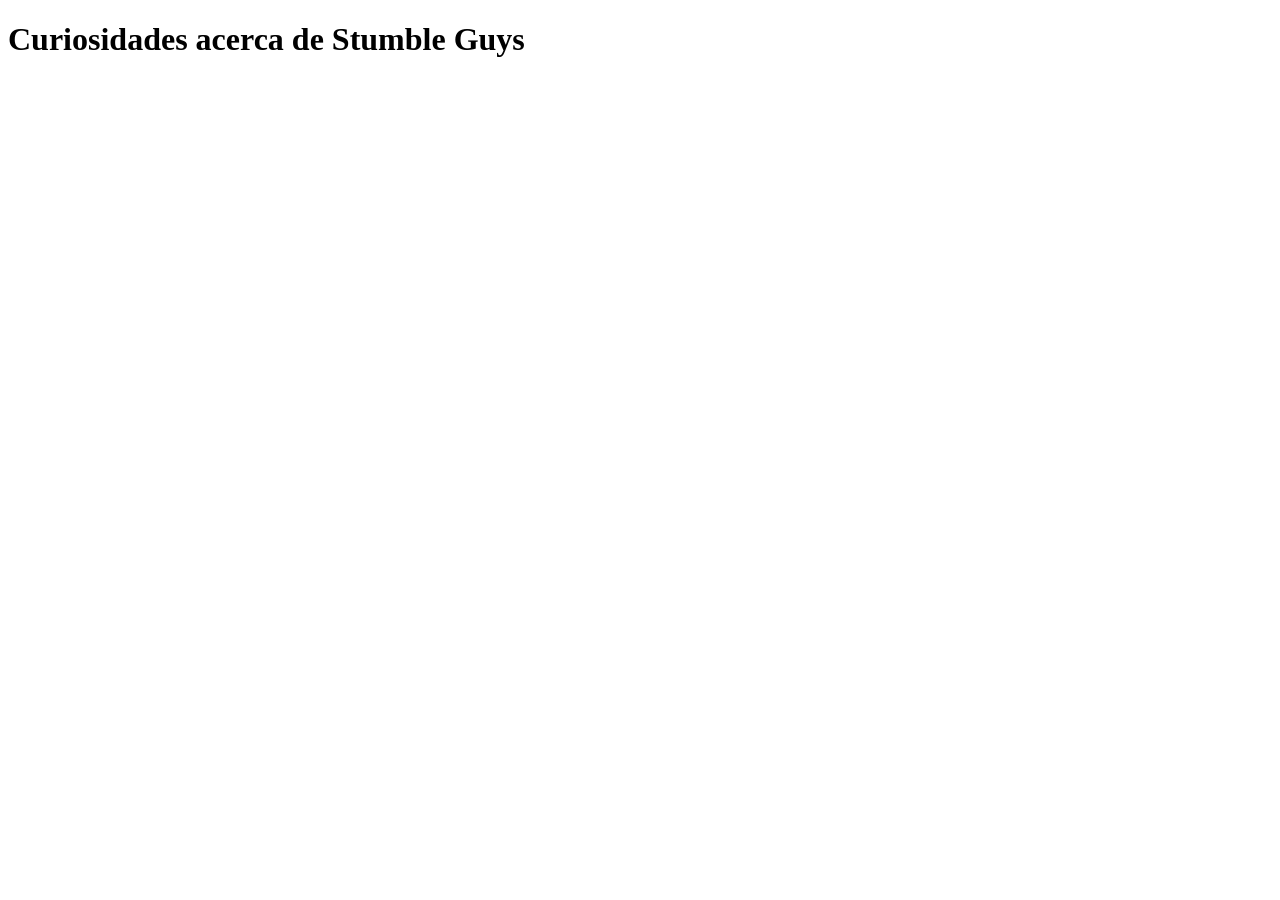
==== curiosidades.html @ 95dd49dc "s sss" ====
<!DOCTYPE html>
<html lang="es">
<head>
    <meta charset="UTF-8">
    <meta name="viewport" content="width=device-width, initial-scale=1.0">
    <title>Curiosidades - Stumble Guys</title>
    <link rel="stylesheet" href="styleC.css">
</head>
<body>
    <header>
        <h1>Curiosidades acerca de Stumble Guys</h1>
    </header>
</body>
</html>
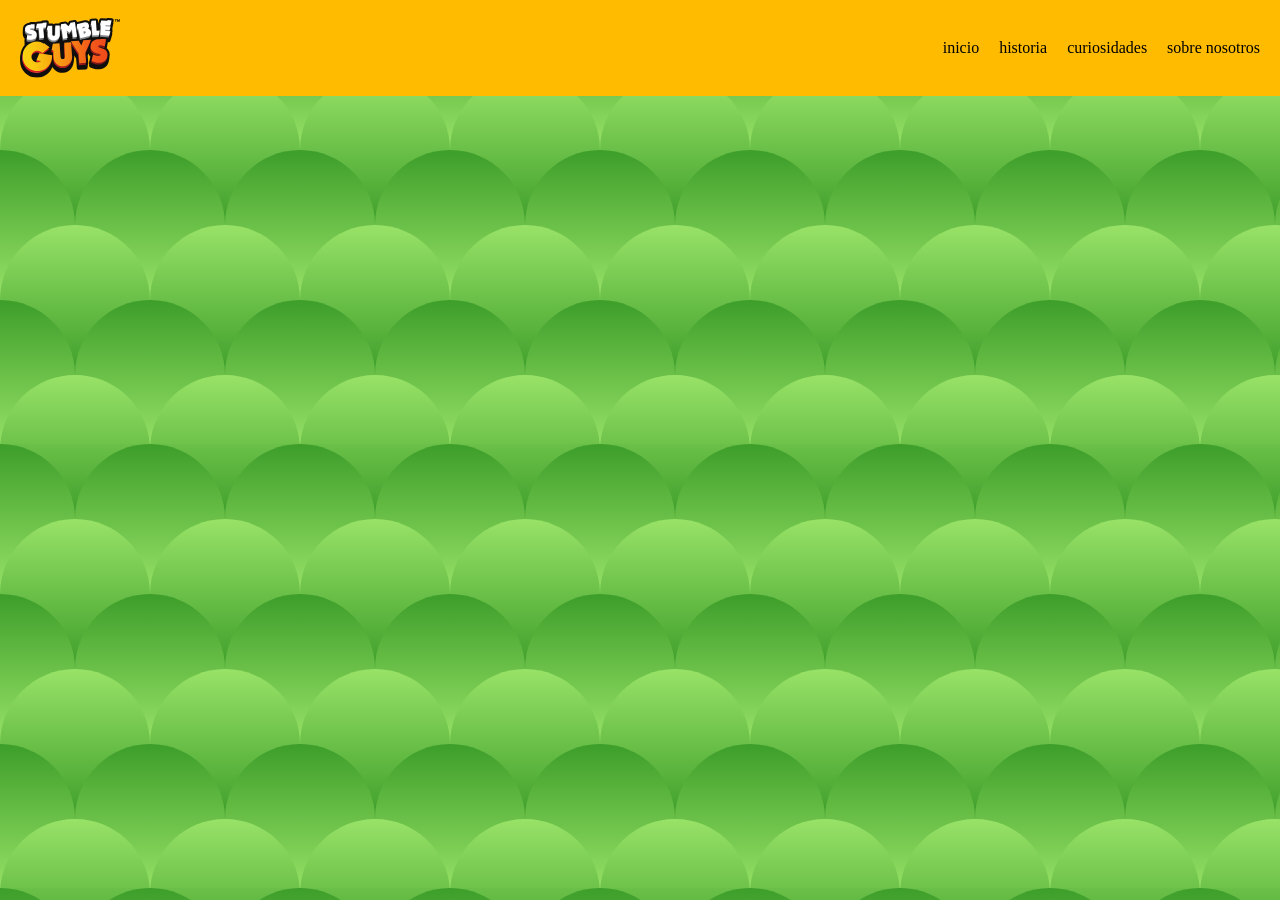
==== commit 37719fe8: "aaaa aaaaa" ====
--- a/curiosidades.html
+++ b/curiosidades.html
@@ -8,7 +8,15 @@
 </head>
 <body>
     <header>
-        <h1>Curiosidades acerca de Stumble Guys</h1>
+        <img src="img/logo-nav.svg" alt="Logo">
+        <ul>
+            <li><a href="index.html">inicio</a></li>
+            <li><a href="#historia">historia</a></li>
+            <li><a href="curiosidades.html">curiosidades</a></li>
+            <li><a href="#sobre-nosotros">sobre nosotros</a></li>
+        </ul>
     </header>
+
+    
 </body>
 </html>
--- a/styleC.css
+++ b/styleC.css
@@ -0,0 +1,28 @@
+body{
+    background-image: url(img/background-img.svg);
+    margin: 0;
+    padding: 0;
+}
+
+header {
+    background-color: #ffbb00;
+    display: flex;
+    justify-content: space-between;
+    align-items: center;
+    padding: 18px 20px;
+}
+
+header img {
+    height: 60px;
+}
+
+header ul {
+    list-style: none;
+    display: flex;
+    gap: 20px;
+}
+
+header ul li a {
+    text-decoration: none;
+    color: #000;
+}
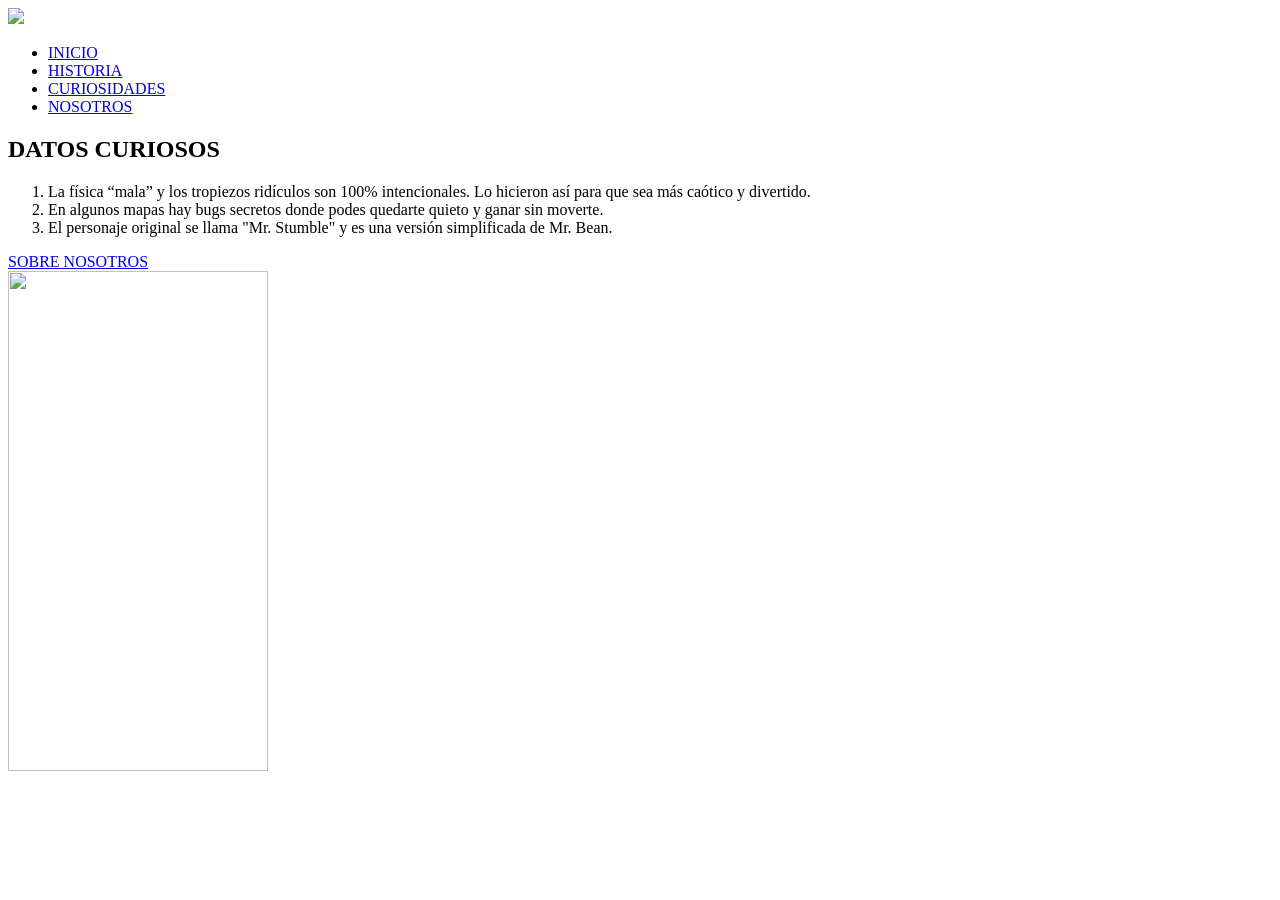
==== commit f9516b7f: "Add files via upload" ====
--- a/curiosidades.html
+++ b/curiosidades.html
@@ -1,22 +1,39 @@
-<!DOCTYPE html>
-<html lang="es">
-<head>
-    <meta charset="UTF-8">
-    <meta name="viewport" content="width=device-width, initial-scale=1.0">
-    <title>Curiosidades - Stumble Guys</title>
-    <link rel="stylesheet" href="styleC.css">
-</head>
-<body>
-    <header>
-        <img src="img/logo-nav.svg" alt="Logo">
-        <ul>
-            <li><a href="index.html">inicio</a></li>
-            <li><a href="#historia">historia</a></li>
-            <li><a href="curiosidades.html">curiosidades</a></li>
-            <li><a href="#sobre-nosotros">sobre nosotros</a></li>
-        </ul>
-    </header>
-
-    
-</body>
-</html>+<!DOCTYPE html>
+<html lang="en">
+<head>
+    <meta charset="UTF-8">
+    <meta name="viewport" content="width=device-width, initial-scale=1">
+    <title>Holaprofe</title>
+    <link rel="icon" type="image/png" href="imgs/logo.svg" />
+    <link rel="stylesheet" type="text/css" href="css/styles.css">
+    <link rel="preconnect" href="https://fonts.googleapis.com">
+    <link rel="preconnect" href="https://fonts.gstatic.com" crossorigin>
+    <link href="https://fonts.googleapis.com/css2?family=Montserrat:ital,wght@0,100..900;1,100..900&family=New+Amsterdam&family=Oswald:wght@200..700&family=Poppins:wght@300;400;500;600;800;900&family=Press+Start+2P&display=swap" rel="stylesheet">
+</head>
+<body>
+    <header>
+        <img src="imgs/logo.svg" class="logo">
+        <ul class="navlist">
+            <li><a href="index.html">INICIO</a></li>
+            <li><a href="historia.html">HISTORIA</a></li>
+            <li><a href="#">CURIOSIDADES</a></li>
+            <li><a href="nosotros.html">NOSOTROS</a></li>
+        </ul>
+    </header>
+
+    <section class="hero">
+        <div class="hero-text">
+            <h1>DATOS CURIOSOS</h1>
+            <ol class="curiosidades-lista">
+                <li>La física “mala” y los tropiezos ridículos son 100% intencionales. Lo hicieron así para que sea más caótico y divertido.</li>
+                <li>En algunos mapas hay bugs secretos donde podes quedarte quieto y ganar sin moverte.</li>
+                <li>El personaje original se llama "Mr. Stumble" y es una versión simplificada de Mr. Bean.</li>
+            </ol>
+            <a href="nosotros.html">SOBRE NOSOTROS</a>
+        </div>
+        <div class="hero-img">
+            <img src="imgs/curiosidades.png" style="height:500px; width: 260px;">
+        </div>
+    </section>
+</body>
+</html>
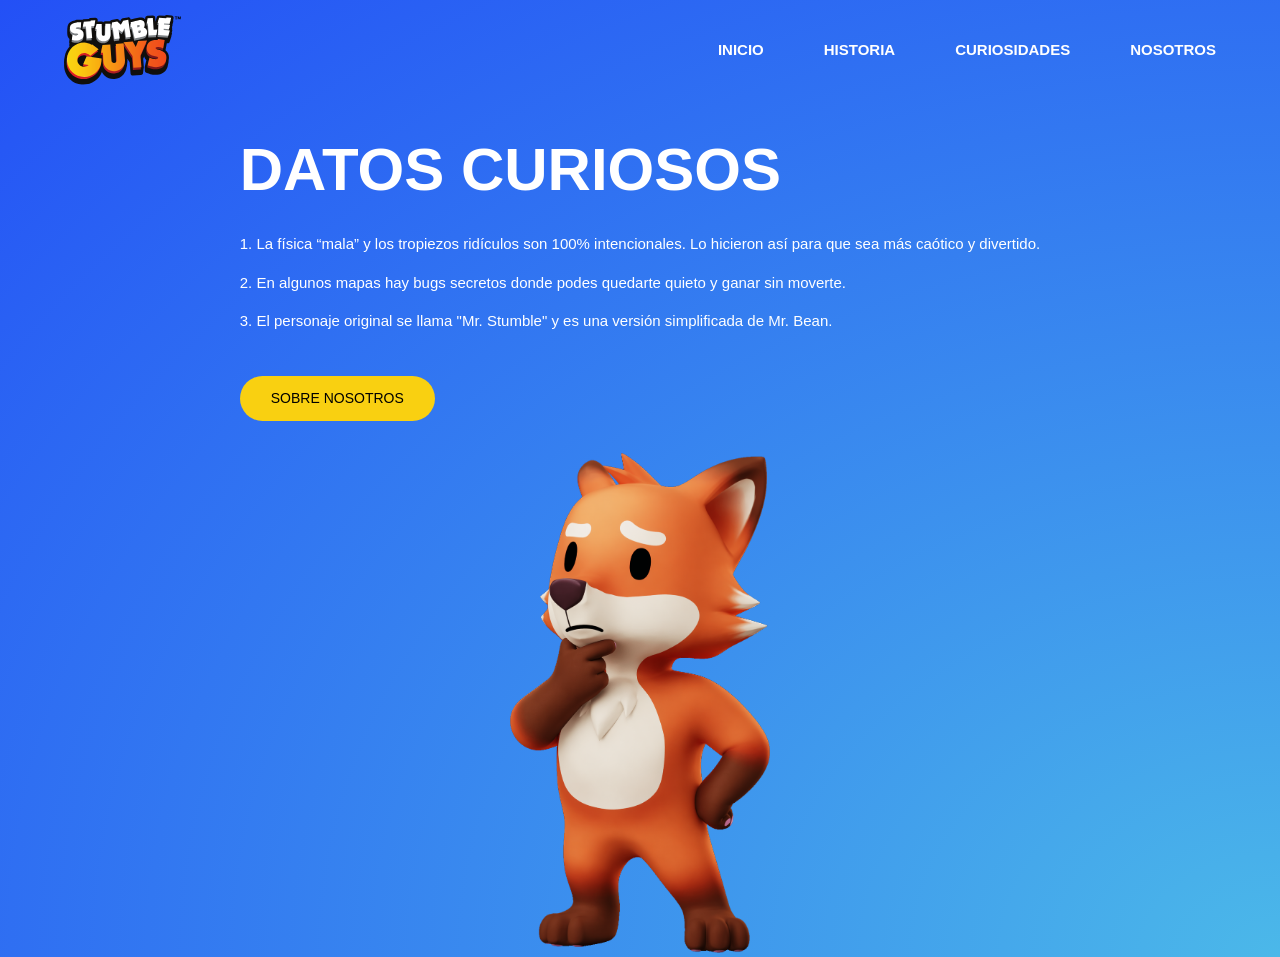
==== commit 0394d1dd: "sss" ====
--- a/curiosidades.html
+++ b/curiosidades.html
@@ -29,7 +29,7 @@
                 <li>En algunos mapas hay bugs secretos donde podes quedarte quieto y ganar sin moverte.</li>
                 <li>El personaje original se llama "Mr. Stumble" y es una versión simplificada de Mr. Bean.</li>
             </ol>
-            <a href="nosotros.html">SOBRE NOSOTROS</a>
+            <button onclick="location.href='nosotros.html'">SOBRE NOSOTROS</button>
         </div>
         <div class="hero-img">
             <img src="imgs/curiosidades.png" style="height:500px; width: 260px;">
--- a/css/styles.css
+++ b/css/styles.css
@@ -0,0 +1,232 @@
+/* ========================================================
+   ESTILOS BASE (Generales para toda la página)
+   ======================================================== */
+*{
+    padding: 0;
+    margin: 0;
+    box-sizing: border-box;
+    font-family: 'Poppins', Arial, Helvetica, sans-serif;
+    list-style: none; /* Elimina viñetas por defecto en listas */
+    text-decoration: none; /* Elimina subrayado de enlaces */
+}
+body{
+    /* Fondo con gradiente radial azul */
+    background: #4BB8E9;
+    background: radial-gradient(at right bottom, #4BB8E9, #2350F6);                                          
+}
+
+/* ========================================================
+   CABECERA Y NAVEGACIÓN (Header)
+   ======================================================== */
+header{
+    position: fixed;
+    right: 0;
+    top: 0;
+    z-index: 1000;
+    width: 100%;
+    display: flex;
+    align-items: center;
+    justify-content: space-between;
+    padding: 33px 9%;
+    background-color: transparent;
+}
+.logo{
+    height: 70px;
+    font-weight: 700;
+    color: white;
+}
+.navlist{
+    display: flex;
+}
+.navlist a{
+    color: white;
+    margin-left: 60px;
+    font-size: 15px;
+    font-weight: 600;
+    border-bottom: 2px solid transparent;
+    transition: all .55s ease;
+}
+.navlist a:hover{
+    border-bottom: 2px solid white;
+}
+
+/* ========================================================
+   CONTENIDO PRINCIPAL (Estructura de grilla y contenedores)
+   ======================================================== */
+section{
+    padding: 0 19%;
+}
+.hero{
+    /* Usa CSS Grid para dividir en dos partes iguales (Izquierda y Derecha) */
+    height: 100%;
+    width: 100%;
+    min-height: 100vh;                                
+    position: relative;
+    display: grid;
+    grid-template-columns: repeat(2, 1fr);
+    align-items: center;
+    gap: 2rem;
+}
+
+/* ========================================================
+   TEXTOS Y LISTAS (Lado Izquierdo)
+   ======================================================== */
+.hero-text h1{
+    font-size: 90px;
+    line-height: 1;
+    color: white;
+    margin: 0 0 45px;
+}
+.hero-text p{
+    color: white;
+    font-size: 15px;
+    line-height: 1.9;
+    margin-bottom: 40px;
+}
+
+/* Lista numerada de curiosidades */
+.hero-text .curiosidades-lista{
+    color: white;
+    font-size: 15px;
+    line-height: 1.9;
+    margin-bottom: 40px;
+}
+.hero-text .curiosidades-lista li{
+    margin-bottom: 10px;
+    list-style: decimal;
+    list-style-position: inside; /* Los números quedan dentro del área de texto */
+}
+
+/* Botón principal amarillo */
+.hero-text button{
+    display: inline-block;
+    color: #000000;
+    background: #F9D011;
+    border: 1px solid transparent;
+    padding: 12px 30px;
+    line-height: 1.4;
+    font-size: 14px;
+    font-weight: 500;
+    border-radius: 30px;
+    text-transform: uppercase;
+    transition: all .55s ease;
+}
+.hero-text button:hover{
+    background: linear-gradient(90deg, #F9D011, #F1531B);
+    border: 1px solid white;
+    transform: translateX(8px);
+}
+
+/* ========================================================
+   IMAGEN Y TABLAS DE DATOS (Lado Derecho)
+   ======================================================== */
+.hero-img img{
+    width: 700px;
+    height: auto;
+}
+
+.hero-tabla {
+    width: 100%;
+}
+.hero-tabla table {
+    width: 100%;
+    table-layout: fixed; /* Evita que la tabla supere el límite por palabras largas */
+    border-collapse: collapse;
+    color: white;
+    font-size: 14px;
+}
+.hero-tabla th, .hero-tabla td {
+    border: 1px solid white;
+    padding: 12px;
+    text-align: left;
+}
+.hero-tabla th {
+    font-weight: 600;
+}
+
+/* ========================================================
+   MEDIA QUERIES (Mejoras para pantallas chicas y Móviles)
+   ======================================================== */
+
+/* Adaptaciones para Tablets y Pantallas estrechas (hasta 1440px) */
+@media (max-width: 1440px) {
+    header {
+        position: absolute;
+        padding: 15px 5%;
+    }
+    section {
+        padding: 0 5%;
+    }
+    
+    /* El contenedor cambia de columnas a filas apliladas */
+    .hero {
+        display: flex;
+        flex-direction: column;
+        padding-top: 120px;
+        height: auto;
+    }
+    .hero-text {
+        order: 1; /* El texto va primero */
+        margin-top: 20px;
+    }
+    .hero-img, .hero-tabla {
+        order: 2; /* Imagen o Tabla van segundo */
+        text-align: center;
+        width: 100%;
+    }
+    
+    .hero-text h1 {
+        font-size: 60px;
+        margin-bottom: 30px;
+    }
+    .hero-img img {
+        width: 90%;
+    }
+}
+
+/* Adaptaciones exclusivas para Celulares (hasta 990px) */
+@media (max-width: 990px) {
+    /* La cabecera apila el logo y la lista hacia abajo */
+    header {
+        flex-direction: column;
+        padding: 15px 3%;
+        position: relative;
+    }
+    
+    .navlist {
+        display: flex;
+        flex-direction: row;
+        flex-wrap: wrap; /* Mueve los links abajo si chocan */
+        justify-content: center;
+        padding: 15px 0 0 0; 
+        width: 100%;
+    }
+    .navlist a {
+        margin: 5px 10px;  
+        font-size: 14px; 
+    }
+
+    /* Redimensiones de lectura cómoda en móvil */
+    .hero-text {
+        text-align: center;
+    }
+    .hero-text h1 {
+        font-size: 36px;
+        margin-bottom: 20px;
+    }
+    .hero-text p, .hero-text .curiosidades-lista {
+        text-align: left; /* Mantenemos lectura alineada en textos largos */
+    }
+    
+    .hero-img img {
+        width: 100%;
+    }
+    
+    /* Adaptar la tabla comprimiendo paddings y letras en móvil */
+    .hero-tabla th, .hero-tabla td {
+        padding: 5px;
+        font-size: 11px;
+        word-wrap: break-word; /* Obliga a romper palabras gigantes para que quepan */
+        hyphens: auto;
+    }
+}
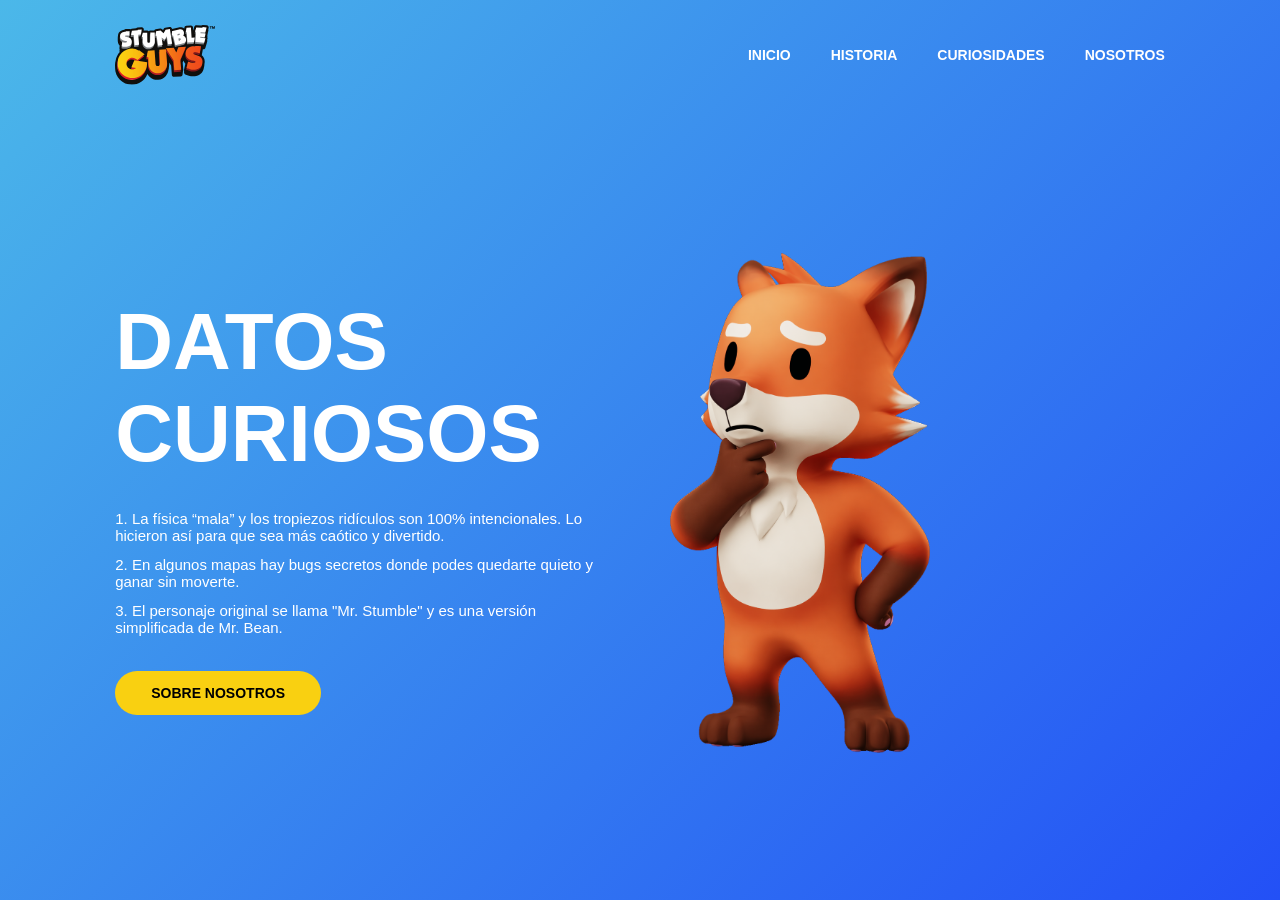
==== commit c41df0c7: "Add files via upload" ====
--- a/curiosidades.html
+++ b/curiosidades.html
@@ -4,21 +4,22 @@
     <meta charset="UTF-8">
     <meta name="viewport" content="width=device-width, initial-scale=1">
     <title>Holaprofe</title>
-    <link rel="icon" type="image/png" href="imgs/logo.svg" />
-    <link rel="stylesheet" type="text/css" href="css/styles.css">
+    <link rel="stylesheet" type="text/css" href="css/styless.css">
     <link rel="preconnect" href="https://fonts.googleapis.com">
     <link rel="preconnect" href="https://fonts.gstatic.com" crossorigin>
     <link href="https://fonts.googleapis.com/css2?family=Montserrat:ital,wght@0,100..900;1,100..900&family=New+Amsterdam&family=Oswald:wght@200..700&family=Poppins:wght@300;400;500;600;800;900&family=Press+Start+2P&display=swap" rel="stylesheet">
 </head>
 <body>
     <header>
-        <img src="imgs/logo.svg" class="logo">
-        <ul class="navlist">
-            <li><a href="index.html">INICIO</a></li>
-            <li><a href="historia.html">HISTORIA</a></li>
-            <li><a href="#">CURIOSIDADES</a></li>
-            <li><a href="nosotros.html">NOSOTROS</a></li>
-        </ul>
+        <nav>
+            <img src="imgs/logo.svg" class="logo">
+            <ul class="navlist">
+                <li><a href="index.html">INICIO</a></li>
+                <li><a href="historia.html">HISTORIA</a></li>
+                <li><a href="#">CURIOSIDADES</a></li>
+                <li><a href="nosotros.html">NOSOTROS</a></li>
+            </ul>
+        </nav>
     </header>
 
     <section class="hero">
@@ -29,7 +30,7 @@
                 <li>En algunos mapas hay bugs secretos donde podes quedarte quieto y ganar sin moverte.</li>
                 <li>El personaje original se llama "Mr. Stumble" y es una versión simplificada de Mr. Bean.</li>
             </ol>
-            <button onclick="location.href='nosotros.html'">SOBRE NOSOTROS</button>
+            <button onclick="location.href='nosotros.html'"><b>SOBRE NOSOTROS</b></button>
         </div>
         <div class="hero-img">
             <img src="imgs/curiosidades.png" style="height:500px; width: 260px;">
--- a/css/styless.css
+++ b/css/styless.css
@@ -0,0 +1,188 @@
+* {
+    margin: 0;
+    padding: 0;
+    box-sizing: border-box;
+    font-family: 'Poppins', Arial, sans-serif;
+    list-style: none;
+    text-decoration: none;
+}
+
+body {
+    background: linear-gradient(135deg, #4BB8E9, #2350F6);
+    min-height: 100vh;
+    display: flex;
+    flex-direction: column;
+}
+
+header {
+    padding: 25px 9%;
+}
+
+header nav {
+    display: flex;
+    align-items: center;
+    justify-content: space-between;
+}
+
+.logo {
+    height: 60px;
+}
+
+.navlist {
+    display: flex;
+    gap: 40px;
+}
+
+.navlist a {
+    color: #ffffff;
+    font-size: 14px;
+    font-weight: 600;
+    border-bottom: 2px solid transparent;
+    padding-bottom: 4px;
+    transition: all 0.4s ease;
+}
+
+.navlist a:hover {
+    border-bottom: 2px solid;
+}
+
+section {
+    flex: 1;
+    display: flex;
+    align-items: center;
+    padding: 40px 9%;
+}
+
+.hero {
+    display: flex;
+    align-items: center;
+    gap: 60px;
+    width: 100%;
+}
+
+.hero-text {
+    width: 50%;
+}
+
+.hero-img,
+.hero-tabla {
+    width: 50%;
+}
+
+.hero-text h1 {
+    font-size: 80px;
+    color: white;
+    margin-bottom: 30px;
+}
+
+.hero-text p {
+    color: #ffffff;
+    font-size: 15px;
+    margin-bottom: 35px;
+}
+
+.hero-text .curiosidades-lista {
+    color: #ffffff;
+    font-size: 15px;
+    margin-bottom: 35px;
+}
+
+.hero-text .curiosidades-lista li {
+    margin-bottom: 12px;
+    list-style: decimal;
+    list-style-position: inside;
+}
+
+.hero-text button {
+    background: #F9D011;
+    color: #000000;
+    border: none;
+    padding: 14px 36px;
+    font-size: 14px;
+    border-radius: 50px;
+    text-transform: uppercase;
+    transition: all 0.3s ease;
+}
+
+.hero-text button:hover {
+    background: linear-gradient(90deg, #F9D011, #F1531B);
+    transform: translateX(8px);
+}
+
+.hero-img img {
+    width: 100%;
+    height: auto;
+}
+
+.hero-tabla {
+    width: 100%;
+}
+
+.hero-tabla table {
+    width: 100%;
+    border-collapse: collapse;
+    font-size: 14px;
+}
+
+.hero-tabla th,
+.hero-tabla td {
+    border: 1px solid #ffffff;
+    padding: 14px;
+    text-align: left;
+}
+
+.hero-tabla th {
+    color: #ffffff;
+    font-weight: 600;
+}
+
+.hero-tabla td {
+    color: #ffffff;
+}
+
+@media (max-width: 990px) {
+    header nav {
+        flex-direction: column;
+        gap: 15px;
+    }
+
+    .navlist {
+        flex-wrap: wrap;
+        justify-content: center;
+    }
+
+    .navlist a {
+        margin: 5px 10px;
+    }
+
+    .hero {
+        flex-direction: column;
+    }
+
+    .hero-text,
+    .hero-img,
+    .hero-tabla {
+        width: 100%;
+        text-align: center;
+    }
+
+    .hero-text p,
+    .hero-text .curiosidades-lista {
+        text-align: center;
+    }
+
+    .hero-text h1 {
+        font-size: 40px;
+    }
+
+    .hero-img img {
+        width: 100%;
+    }
+
+    .hero-tabla th,
+    .hero-tabla td {
+        padding: 8px;
+        font-size: 12px;
+        word-wrap: break-word;
+    }
+}
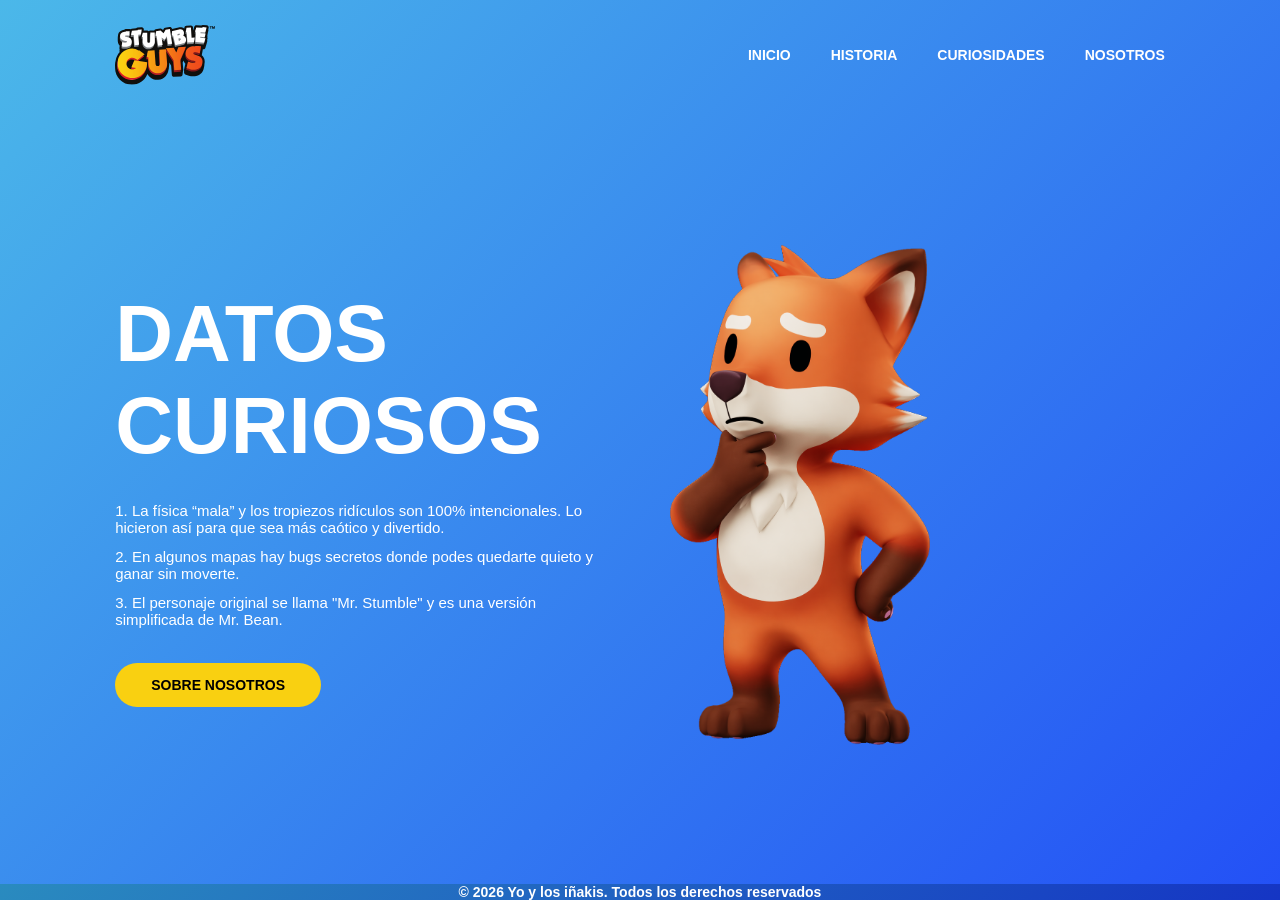
==== commit 13638a53: "aaaa aaaaaaaaaaa" ====
--- a/curiosidades.html
+++ b/curiosidades.html
@@ -36,5 +36,9 @@
             <img src="imgs/curiosidades.png" style="height:500px; width: 260px;">
         </div>
     </section>
+
+    <footer>
+        <p><b>© 2026 Yo y los iñakis. Todos los derechos reservados</b></p>
+    </footer>
 </body>
 </html>
--- a/css/styless.css
+++ b/css/styless.css
@@ -37,7 +37,6 @@
     color: #ffffff;
     font-size: 14px;
     font-weight: 600;
-    border-bottom: 2px solid transparent;
     padding-bottom: 4px;
     transition: all 0.4s ease;
 }
@@ -114,10 +113,6 @@
     height: auto;
 }
 
-.hero-tabla {
-    width: 100%;
-}
-
 .hero-tabla table {
     width: 100%;
     border-collapse: collapse;
@@ -138,6 +133,15 @@
 
 .hero-tabla td {
     color: #ffffff;
+}
+footer{
+    background: linear-gradient(135deg, #2A8BBF, #1535C4);
+}
+
+footer p{
+    color: #ffffff;
+    font-size: 14px;
+    text-align: center;
 }
 
 @media (max-width: 990px) {
@@ -185,4 +189,4 @@
         font-size: 12px;
         word-wrap: break-word;
     }
-}+}
